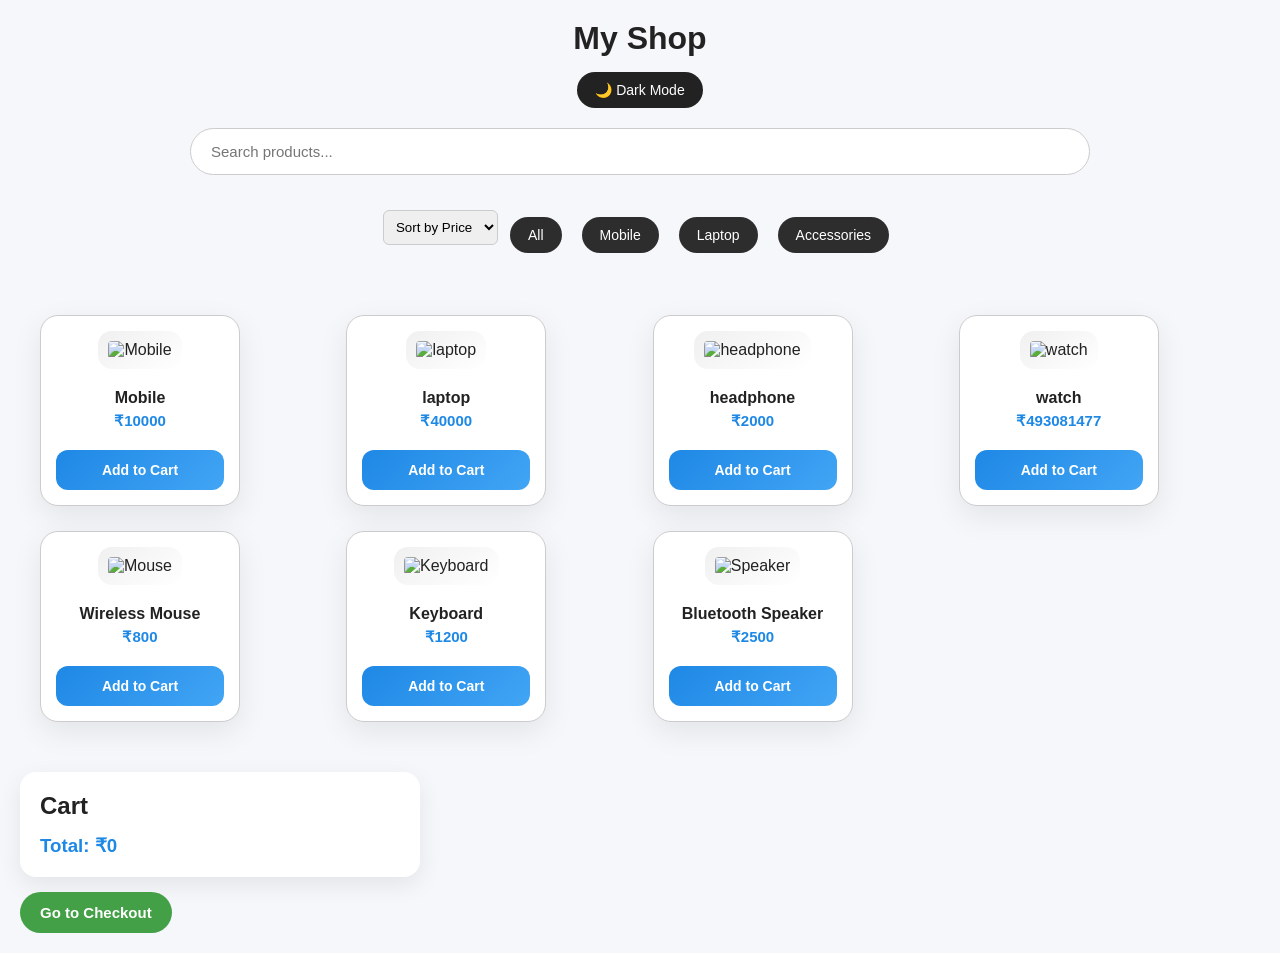
==== index.html @ b4f17f07 "Add files via upload" ====
<!DOCTYPE html>
<html lang="en">

<head>
    <meta charset="UTF-8">
    <title>E-Commerce Website</title>
    <link rel="stylesheet" href="style.css">
</head>

<body>

    <h1 class="title">My Shop</h1>

    <button id="darkModeBtn" class="dark-btn" onclick="toggleDarkMode()">
        🌙 Dark Mode
    </button>

    <!-- Search Box -->
    <input type="text" id="searchInput" placeholder="Search products..." onkeyup="applyFilters()">

    <!-- Category Buttons -->

    <div class="filters">
        <!-- Price Sort -->

        <select id="priceSort" onchange="sortProducts()">
            <option value="">Sort by Price</option>
            <option value="low">Low to High</option>
            <option value="high">High to Low</option>
        </select>

        <button onclick="filterProduct('all')">All</button>
        <button onclick="filterProduct('mobile')">Mobile</button>
        <button onclick="filterProduct('laptop')">Laptop</button>
        <button onclick="filterProduct('accessories')">Accessories</button>
    </div>


    <div class="container" id="productList">



        <!-- PRODUCTS -->

        <div class="product" data-category="mobile">
            <img src="images/mobile.png" alt="Mobile">
            <h3>Mobile</h3>
            <p>₹10000</p>
            <button onclick="addToCart('Mobile',10000)">Add to Cart</button>
        </div>



        <div class="product" data-category="laptop">
            <img src="images/laptop.png" alt="laptop">
            <h3>laptop</h3>
            <p>₹40000</p>
            <button onclick="addToCart('laptop',40000)">Add to Cart</button>
        </div>


        <div class="product" data-category="accessories">
            <img src="images/headphone.png" alt="headphone">
            <h3>headphone</h3>
            <p>₹2000</p>
            <button onclick="addToCart('Headphone',2000)">Add to Cart</button>
        </div>

        <div class="product" data-category="accessories">
            <img src="images/watch.png" alt="watch">
            <h3>watch</h3>
            <p>₹493081477</p>
            <button onclick="addToCart('Watch',493081477)">Add to Cart</button>
        </div>

        <div class="product" data-category="accessories">
            <img src="images/mouse.png" alt="Mouse">
            <h3>Wireless Mouse</h3>
            <p>₹800</p>
            <button onclick="addToCart('Wireless Mouse',800)">Add to Cart</button>
        </div>

        <!-- Product 9 -->
        <div class="product" data-category="accessories">
            <img src="images/keyboard.png" alt="Keyboard">
            <h3>Keyboard</h3>
            <p>₹1200</p>
            <button onclick="addToCart('Keyboard',1200)">Add to Cart</button>
        </div>

        <!-- Product 10 -->
        <div class="product" data-category="accessories">
            <img src="images/speaker.png" alt="Speaker">
            <h3>Bluetooth Speaker</h3>
            <p>₹2500</p>
            <button onclick="addToCart('Bluetooth Speaker',2500)">Add to Cart</button>
        </div>

    </div>

    <!-- CART -->
    <div class="cart">
        <h2>Cart</h2>
        <div id="cartItems"></div>
        <h3>Total: ₹<span id="total">0</span></h3>
    </div>

    <a href="checkout.html">
        <button>Go to Checkout</button>
    </a>



    <script src="script.js"></script>
</body>

</html>
---- style.css ----
body {
    font-family: Arial, sans-serif;
    background: #f4f4f4;
    margin: 0;
    padding: 20px;
}

.title {
    text-align: center;
}

.container {
    display: flex;
    gap: 20px;
    flex-wrap: wrap;
}

.products,
.cart {
    background: white;
    padding: 20px;
    border-radius: 8px;
}

.products {
    flex: 2;
    display: flex;
    gap: 20px;
    flex-wrap: wrap;
}

.product {
    border: 1px solid #ccc;
    padding: 15px;
    width: 150px;
    text-align: center;
    border-radius: 6px;
}

.product button {
    background: green;
    color: white;
    border: none;
    padding: 6px;
    cursor: pointer;
}

.cart {
    flex: 1;
}

.cart-item {
    border-bottom: 1px solid #ddd;
    padding: 8px 0;
}

.cart-item button {
    margin: 0 5px;
    padding: 3px 6px;
}

/* Dark Mode Styles */
.dark-mode {
    background-color: #121212;
    color: #ffffff;
}

.dark-mode .products,
.dark-mode .cart {
    background-color: #1e1e1e;
}

.dark-mode .product {
    border-color: #444;
}

.dark-mode button {
    background-color: #ff9800;
    color: black;
}

.filters {
    margin-bottom: 20px;
}

.filters button {
    margin-right: 10px;
    padding: 6px 12px;
    cursor: pointer;
    border: none;
    background: #333;
    color: white;
    border-radius: 5px;
}

/* Product Card */
.product {
    background: #ffffff;
    border-radius: 12px;
    padding: 15px;
    width: 200px;
    text-align: center;
    box-shadow: 0 4px 10px rgba(0, 0, 0, 0.1);
    transition: transform 0.3s, box-shadow 0.3s;
}

.product:hover {
    transform: translateY(-5px);
    box-shadow: 0 6px 14px rgba(0, 0, 0, 0.15);
}

/* Product Image */
.product img {
    width: 100%;
    height: 150px;
    object-fit: contain;
    /* IMAGE CUT NAHI HOGI */
    margin-bottom: 10px;
}

/* Product Name */
.product h3 {
    font-size: 16px;
    margin: 8px 0;
}

/* Product Price */
.product p {
    font-size: 14px;
    font-weight: bold;
    color: #444;
    margin-bottom: 10px;
}

/* Add to Cart Button */
.product button {
    background: #28a745;
    color: white;
    border: none;
    padding: 8px 12px;
    border-radius: 6px;
    cursor: pointer;
    font-size: 14px;
}

.product button:hover {
    background: #218838;
}

#searchInput {
    width: 100%;
    padding: 10px;
    margin-bottom: 15px;
    border-radius: 6px;
    border: 1px solid #ccc;
}

.filters button {
    margin-right: 8px;
    padding: 6px 12px;
    border: none;
    border-radius: 6px;
    cursor: pointer;
    background: #333;
    color: white;
}

.checkout-container {
    max-width: 400px;
    margin: auto;
    background: white;
    padding: 20px;
    border-radius: 10px;
    box-shadow: 0 4px 12px rgba(0, 0, 0, 0.1);
}

.checkout-container label {
    display: block;
    margin-top: 10px;
    font-weight: 500;
}

.checkout-container input,
.checkout-container textarea {
    width: 100%;
    padding: 8px;
    margin-top: 5px;
    border-radius: 6px;
    border: 1px solid #ccc;
}

.payment {
    margin-top: 8px;
}

.checkout-container button {
    width: 100%;
    margin-top: 15px;
    padding: 10px;
    background: #28a745;
    color: white;
    border: none;
    border-radius: 6px;
    font-size: 16px;
    cursor: pointer;
}

.checkout-container button:hover {
    background: #218838;
}

#successMsg {
    margin-top: 15px;
    color: green;
    font-weight: bold;
    text-align: center;
}

.order-container {
    max-width: 500px;
    margin: auto;
    background: white;
    padding: 20px;
    border-radius: 10px;
    box-shadow: 0 4px 12px rgba(0, 0, 0, 0.1);
}

.order-item {
    border-bottom: 1px solid #ddd;
    padding: 10px 0;
}

.success {
    margin-top: 15px;
    color: green;
    font-weight: bold;
    text-align: center;
}

#priceSort {
    padding: 8px;
    border-radius: 6px;
    margin-bottom: 15px;
    border: 1px solid #ccc;
}

* {
    margin: 0;
    padding: 0;
    box-sizing: border-box;
    font-family: "Poppins", sans-serif;
}

body {
    background: #f5f7fb;
}

.products {
    display: grid;
    grid-template-columns: repeat(auto-fit, minmax(230px, 1fr));
    gap: 25px;
    padding: 40px;
}

.product-card {
    background: #fff;
    border-radius: 18px;
    padding: 15px;
    position: relative;
    box-shadow: 0 10px 30px rgba(0, 0, 0, 0.08);
    transition: 0.4s ease;
}

.product-card:hover {
    transform: translateY(-8px);
    box-shadow: 0 18px 40px rgba(0, 0, 0, 0.12);
}

.product-card img {
    width: 100%;
    height: 200px;
    object-fit: contain;
    border-radius: 14px;
    background: linear-gradient(145deg, #f0f0f0, #ffffff);
    padding: 10px;
}

.product-card h3 {
    font-size: 16px;
    margin: 10px 0 5px;
    color: #333;
}

.product-card p {
    font-size: 15px;
    font-weight: 600;
    color: #1e88e5;
}

.wishlist-btn {
    position: absolute;
    top: 12px;
    right: 12px;
    background: #fff;
    border: none;
    font-size: 20px;
    border-radius: 50%;
    width: 40px;
    height: 40px;
    cursor: pointer;
    box-shadow: 0 5px 15px rgba(0, 0, 0, 0.15);
    transition: 0.3s;
}

.wishlist-btn:hover {
    transform: scale(1.1);
}

.wishlist-btn.active {
    color: red;
}

.cart-btn {
    width: 100%;
    margin-top: 12px;
    padding: 12px;
    border: none;
    border-radius: 12px;
    background: linear-gradient(135deg, #1e88e5, #42a5f5);
    color: #fff;
    font-size: 14px;
    font-weight: 600;
    cursor: pointer;
    transition: 0.3s;
}

.cart-btn:hover {
    background: linear-gradient(135deg, #1565c0, #1e88e5);
    box-shadow: 0 8px 20px rgba(30, 136, 229, 0.4);
}

.badge {
    position: absolute;
    top: 12px;
    left: 12px;
    background: #ff5252;
    color: #fff;
    padding: 5px 10px;
    font-size: 12px;
    border-radius: 20px;
}
header {
  background: #ffffff;
  padding: 20px 40px;
  box-shadow: 0 4px 20px rgba(0, 0, 0, 0.06);
  position: sticky;
  top: 0;
  z-index: 100;
}

header h1 {
  text-align: center;
  font-size: 28px;
  font-weight: 600;
  color: #222;
}

.search-box {
  width: 100%;
  max-width: 900px;
  margin: 20px auto;
  position: relative;
}

.search-box input {
  width: 100%;
  padding: 14px 20px;
  font-size: 15px;
  border-radius: 30px;
  border: 1px solid #ddd;
  outline: none;
  transition: 0.3s;
}

.search-box input:focus {
  border-color: #1e88e5;
  box-shadow: 0 0 0 4px rgba(30, 136, 229, 0.15);
}

.dark-btn {
  background: #222;
  color: #fff;
  border: none;
  padding: 8px 14px;
  border-radius: 20px;
  cursor: pointer;
  font-size: 13px;
  transition: 0.3s;
}

.dark-btn:hover {
  background: #000;
}

.filters {
  display: flex;
  align-items: center;
  gap: 12px;
  padding: 15px 40px;
  flex-wrap: wrap;
}

.filters select {
  padding: 10px 14px;
  border-radius: 8px;
  border: 1px solid #ccc;
  cursor: pointer;
}

.filter-btn {
  background: #2d2d2d;
  color: white;
  border: none;
  padding: 10px 18px;
  border-radius: 25px;
  cursor: pointer;
  font-size: 14px;
  transition: 0.3s;
}

.filter-btn:hover {
  background: #1e88e5;
}

.filter-btn.active {
  background: #1e88e5;
}

body.dark {
  background: #121212;
  color: #eee;
}

body.dark header {
  background: #1c1c1c;
}

body.dark input,
body.dark select {
  background: #1e1e1e;
  color: #fff;
  border-color: #333;
}

body.dark .filter-btn {
  background: #333;
}

/* ===== RESET ===== */
* {
  margin: 0;
  padding: 0;
  box-sizing: border-box;
  font-family: "Poppins", Arial, sans-serif;
}

body {
  background: #f5f7fb;
  padding: 20px;
  color: #222;
}

/* ===== TITLE ===== */
.title {
  text-align: center;
  font-size: 32px;
  font-weight: 600;
  margin-bottom: 15px;
}

/* ===== DARK MODE BUTTON ===== */
.dark-btn {
  display: block;
  margin: 0 auto 20px;
  padding: 10px 18px;
  border-radius: 20px;
  border: none;
  cursor: pointer;
  background: #222;
  color: #fff;
  font-size: 14px;
  transition: 0.3s;
}

.dark-btn:hover {
  background: #000;
}

/* ===== SEARCH INPUT ===== */
#searchInput {
  width: 100%;
  max-width: 900px;
  display: block;
  margin: 0 auto 20px;
  padding: 14px 20px;
  border-radius: 30px;
  border: 1px solid #ccc;
  font-size: 15px;
  outline: none;
}

#searchInput:focus {
  border-color: #1e88e5;
  box-shadow: 0 0 0 4px rgba(30, 136, 229, 0.15);
}

/* ===== FILTER BAR ===== */
.filters {
  display: flex;
  gap: 12px;
  flex-wrap: wrap;
  justify-content: center;
  margin-bottom: 30px;
}

.filters select {
  padding: 10px 14px;
  border-radius: 10px;
  border: 1px solid #ccc;
  cursor: pointer;
}

/* FILTER BUTTONS */
.filters button {
  padding: 10px 18px;
  border-radius: 25px;
  border: none;
  cursor: pointer;
  background: #2d2d2d;
  color: #fff;
  font-size: 14px;
  transition: 0.3s;
}

.filters button:hover {
  background: #1e88e5;
}

/* ===== PRODUCT GRID ===== */
.container {
  display: grid;
  grid-template-columns: repeat(auto-fit, minmax(230px, 1fr));
  gap: 25px;
  padding: 10px 20px;
}

/* ===== PRODUCT CARD ===== */
.product {
  background: #fff;
  border-radius: 18px;
  padding: 15px;
  position: relative;
  box-shadow: 0 10px 30px rgba(0, 0, 0, 0.08);
  transition: 0.4s ease;
  text-align: center;
}

.product:hover {
  transform: translateY(-8px);
  box-shadow: 0 18px 40px rgba(0, 0, 0, 0.12);
}

/* PRODUCT IMAGE */
.product img {
  width: 100%;
  height: 180px;
  object-fit: contain;
  border-radius: 14px;
  background: linear-gradient(145deg, #f0f0f0, #ffffff);
  padding: 10px;
}

/* PRODUCT TEXT */
.product h3 {
  margin: 10px 0 5px;
  font-size: 16px;
}

.product p {
  font-size: 15px;
  font-weight: 600;
  color: #1e88e5;
}

/* ADD TO CART BUTTON */
.product button {
  margin-top: 10px;
  width: 100%;
  padding: 12px;
  border: none;
  border-radius: 12px;
  cursor: pointer;
  font-size: 14px;
  font-weight: 600;
  color: #fff;
  background: linear-gradient(135deg, #1e88e5, #42a5f5);
  transition: 0.3s;
}

.product button:hover {
  box-shadow: 0 8px 20px rgba(30, 136, 229, 0.4);
  transform: scale(1.03);
}

/* ===== CART ===== */
.cart {
  margin-top: 40px;
  padding: 20px;
  background: #fff;
  border-radius: 16px;
  box-shadow: 0 8px 25px rgba(0, 0, 0, 0.08);
  max-width: 400px;
}

.cart h2 {
  margin-bottom: 10px;
}

.cart h3 {
  margin-top: 15px;
  color: #1e88e5;
}

/* ===== CHECKOUT BUTTON ===== */
a button {
  margin-top: 15px;
  padding: 12px 20px;
  border-radius: 25px;
  border: none;
  cursor: pointer;
  background: #43a047;
  color: #fff;
  font-size: 15px;
  font-weight: 600;
}

a button:hover {
  background: #2e7d32;
}

/* ===== DARK MODE ===== */
body.dark {
  background: #121212;
  color: #eee;
}

body.dark .product,
body.dark .cart {
  background: #1c1c1c;
  color: #fff;
}

body.dark input,
body.dark select {
  background: #1e1e1e;
  color: #fff;
  border-color: #333;
}

body.dark .filters button {
  background: #333;
}
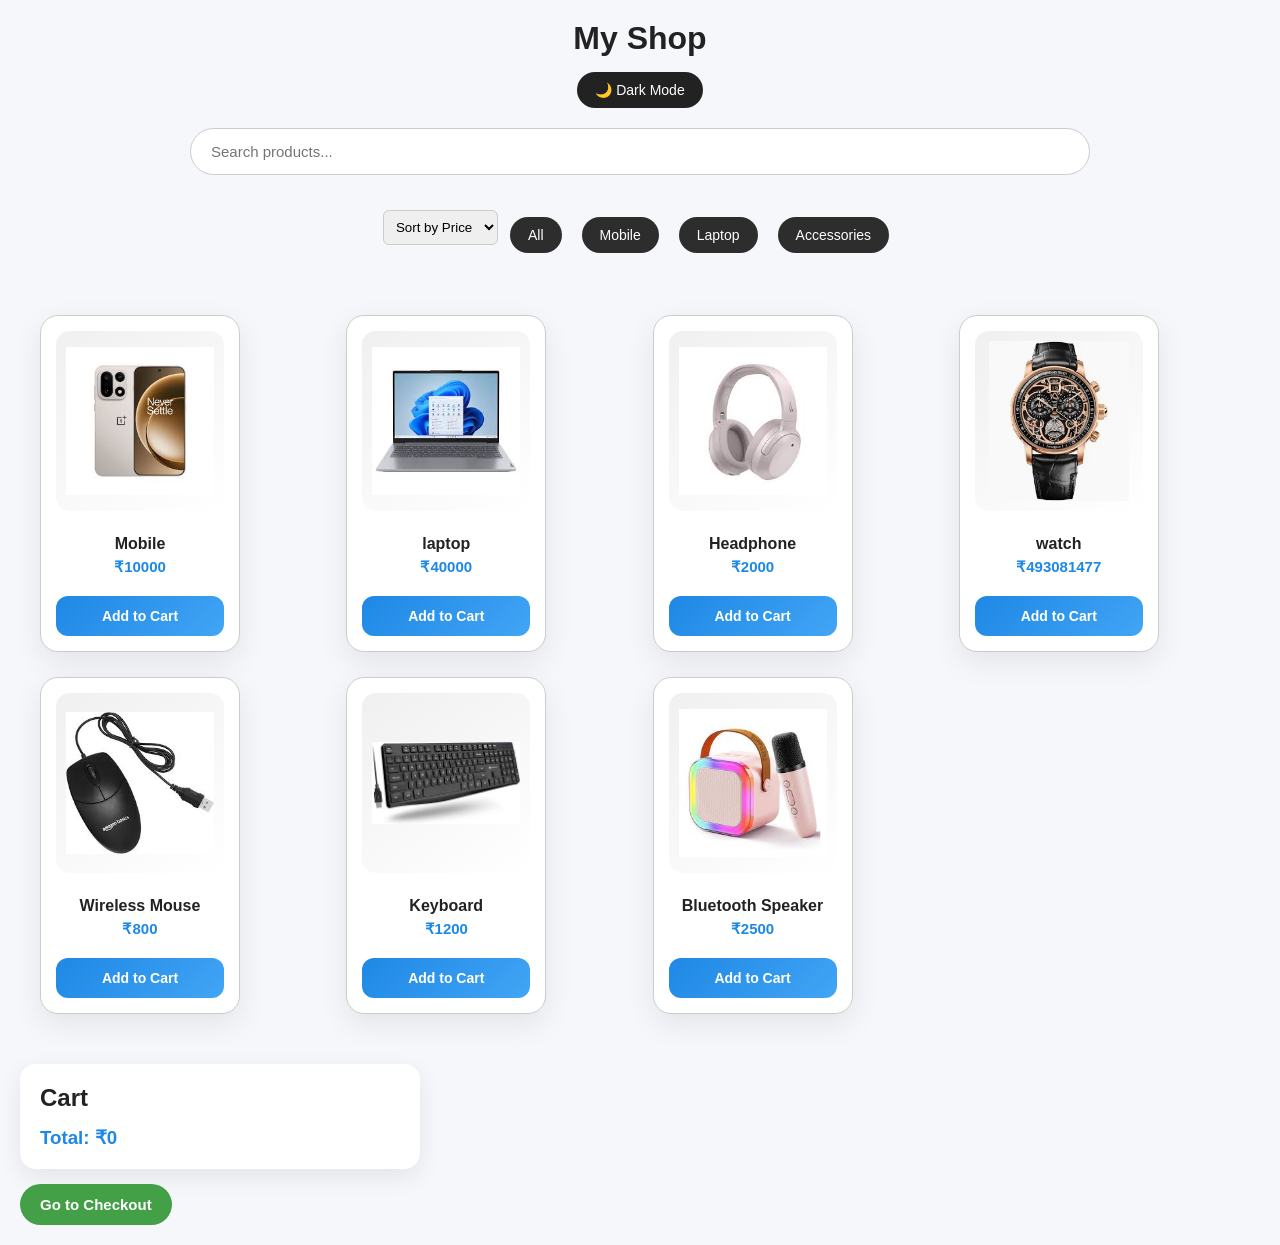
==== commit 2c6fd5b1: "Fix HTML entity encoding in index.html" ====
--- a/index.html
+++ b/index.html
@@ -60,8 +60,8 @@
 
 
         <div class="product" data-category="accessories">
-            <img src="images/headphone.png" alt="headphone">
-            <h3>headphone</h3>
+            <img src="images/Headphone.png" alt="Headphone">
+            <h3>Headphone</h3>
             <p>₹2000</p>
             <button onclick="addToCart('Headphone',2000)">Add to Cart</button>
         </div>
@@ -116,3 +116,4 @@
 
 </html>
 
+
